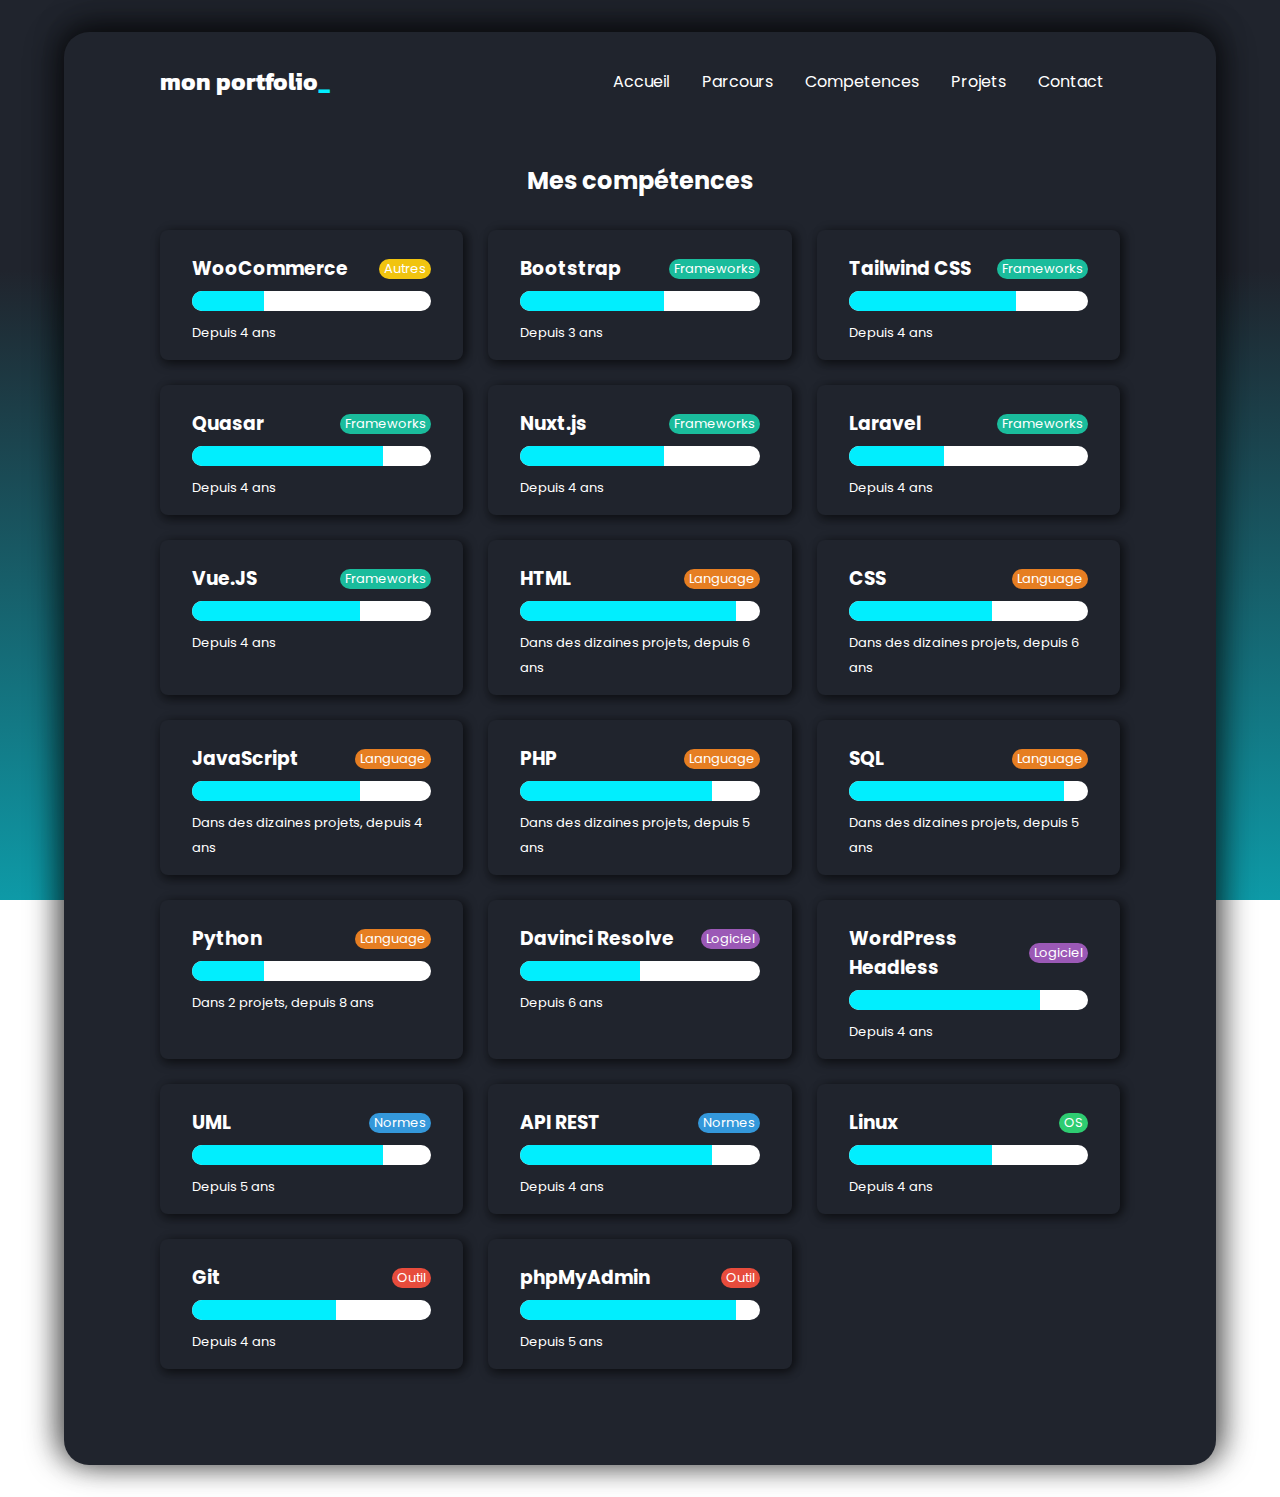
==== competences.html @ 65c0b666 "Replace skills by competences + Misc" ====
<!DOCTYPE html>
<html lang="fr">

<head>
  <meta charset="utf-8" />
  <meta name="viewport" content="width=device-width, initial-scale=1, shrink-to-fit=no" />
  <title>Anthony Lalba</title>
  <meta name="keywords" content="Anthony Lalba, Limayrac, Web development">
  <meta name="description" content="Portfolio d'Anthony Lalba, étudiant à l'institut Limayrac et futur developpeur">
  <meta name="author" content="Anthony Lalba" />
  <link rel="icon" type="image/x-icon" href="assets/favicon.ico">
  <link rel="preconnect" href="https://fonts.googleapis.com">
  <link rel="preconnect" href="https://fonts.gstatic.com" crossorigin>
  <link href="https://fonts.googleapis.com/css2?family=Poppins&family=Kanit:wght@400;700" rel="stylesheet">
  <link rel="stylesheet" href="css/main.css">
  <link rel="stylesheet" href="css/components/header-component.css">
  <link rel="stylesheet" href="css/pages/competences-page.css">
  <script src="js/competences.js"></script>
  <script src="js/pages/competences-page.js"></script>
</head>

<body>

  <noscript>
    This page needs JavaScript to work properly.
  </noscript>

  <main>
    <header>
      <a href="index.html">
        <h2 class="header-title">mon portfolio</h2>
      </a>
      <ul class="header-list">
        <li class="header-list-item"><a href="index.html">Accueil</a></li>
        <li class="header-list-item"><a href="parcours.html">Parcours</a></li>
        <li class="header-list-item"><a href="competences.html">Competences</a></li>
        <li class="header-list-item"><a href="projets.html">Projets</a></li>
        <li class="header-list-item"><a href="contact.html">Contact</a></li>
      </ul>
    </header>

    <section>
      <h1 class="main-title">Mes compétences</h1>
      <ul class="competences-list" id="competences-list">
        <li class="competence">
          <span class="sr-only">PHP</span>
          <div class="title-block">
            <h3 class="competence-title">PHP</h3>
            <div class="pill" style="background-color: #26e3d3;">Language</div>
          </div>
          <div class="empty-range">
            <div class="fulfilled-range percentage-60"></div>
          </div>
          <span class="numbers-sentence">Dans 15 projets en 2 ans</span>
        </li>
      </ul>
    </section>
  </main>

</body>

</html>
---- css/main.css ----
@charset "UTF-8";

:root {
  --primary: #01eefe;
  --dark: #20242D;
  --light: #ffffff;
}

/* * {
  box-shadow: 0 0 0 3px red;
} */

* {
  padding: 0;
  margin: 0;
  text-decoration: none;
  list-style-type: none;
}

/* Code for Firefox */
::-moz-selection {
  color: var(--dark);
  background: var(--light);
}

::selection {
  color: var(--dark);
  background: var(--light);
}

body {
  font-family: Poppins, sans-serif;
  color: var(--light);
  background-color: var(--dark);
  background: linear-gradient(0deg, var(--primary) -50%, var(--dark) 70%);
  background-attachment: fixed;
}

h1,
h2 {
  font-family: Kanit;
}

main {
  background-color: var(--dark);
  border-radius: 25px;
  box-shadow:
    /* top shadow */
    0px -10px 30px rgba(0, 0, 0, 0.4),
    /* right shadow */
    10px 0px 30px rgba(0, 0, 0, 0.4),
    /* left shadow */
    -10px 0px 30px rgba(0, 0, 0, 0.4);
}

/* DESKTOP */
@media (min-width: 1024px) {
  main {
    margin: 2rem 4rem;
    padding: 2rem 6rem;
  }
}

/* TABLET */
@media (min-width: 768px) and (max-width: 1023px) {
  main {
    margin: 2rem 2rem;
    padding: 2rem 3rem;
  }
}

/* MOBILE */
@media (max-width: 767px) {
  main {
    margin: 2rem 1rem;
    padding: 2rem 1.5rem;
  }
}

section {
  margin: 4rem 0;
}

.main-title {
  text-align: center;
  margin: 0 0 2rem 0;
  font-size: x-large;
  font-family: Poppins !important;
}

.primary-button {
  color: var(--dark);
  background-color: var(--primary);
  border: var(--dark) 1px solid;
  border-radius: 25px;
  padding: 10px 15px;
  font-size: smaller;
  transition: all 0.2s;
}

.primary-button:hover {
  color: var(--primary);
  background-color: var(--dark);
  border: var(--primary) 1px solid;
}

.poppins {
  font-family: Poppins !important;
}

.kanit {
  font-family: Kanit !important;
}

.primary {
  color: var(--primary);
}

.pill {
  background-color: var(--primary);
  color: white;
  padding: 0 5px;
  border-radius: 25px;
  text-align: center;
  font-size: small;
}

.sr-only {
  position: absolute;
  width: 1px;
  height: 1px;
  padding: 0;
  margin: -1px;
  overflow: hidden;
  clip: rect(0, 0, 0, 0);
  border: 0;
}
---- css/components/header-component.css ----
@charset "UTF-8";

.header-title {
  color: var(--light);
}

.header-title:after {
  content: '_';
  color: var(--primary);
}

/* DESKTOP */
@media (min-width: 768px) {
  header {
    display: flex;
    justify-content: space-between;
  }
}

/* MOBILE */
@media (max-width: 768px) {
  header {
    display: block;
  }

  .header-list {
    margin: 0.5rem 0 0 0;
    flex-wrap: wrap;
  }
}

.header-list {
  display: flex;
  align-items: center;
}

.header-list>li {
  margin: 0 1rem;
}

.header-list-item>a {
  color: var(--light);
  display: block;
  transition: transform 0.3s;
}

.header-list-item>a:hover {
  color: var(--primary);
  transform: translateX(-5px);
}
---- css/pages/competences-page.css ----
@charset "UTF-8";


/* DESKTOP */
@media (min-width: 1024px) {
    .competences-list {
        display: grid;
        grid-template-columns: repeat(3, 1fr);
        gap: 25px;
    }
}

/* TABLET */
@media (min-width: 768px) and (max-width: 1023px) {
    .competences-list {
        display: grid;
        grid-template-columns: repeat(2, 1fr);
        gap: 20px;
    }
}

/* MOBILE */
@media (max-width: 767px) {
    .competences-list {
        display: block;
    }

    .competence {
        margin-bottom: 20px;
    }
}

.competence {
    color: var(--light);
    background-color: var(--dark);
    border-radius: 0.5rem;
    /* border: var(--light) 1px solid; */
    padding: 1rem 2rem;
    box-shadow:
        /* bottom shadow */
        0px 5px 10px rgba(0, 0, 0, 0.4),
        /* right shadow */
        5px 0px 10px rgba(0, 0, 0, 0.4);
}

.title-block {
    margin: 0.5rem 0;
    display: flex;
    justify-content: space-between;
    gap: 15px;
    align-items: center
}

.numbers-sentence {
    margin: 0.5rem 0;
    font-size: small;
}

.empty-range {
    width: 100%;
    height: 20px;
    background-color: var(--light);
    border-radius: 25px;
    margin: 0.5rem 0;
}

.fulfilled-range {
    height: 100%;
    width: 50%;
    background-color: var(--primary);
    border-radius: 25px 0 0 25px;
}

.fulfilled-range.percentage-10 {
    width: 10% !important;
}

.fulfilled-range.percentage-20 {
    width: 20% !important;
}

.fulfilled-range.percentage-30 {
    width: 30% !important;
}

.fulfilled-range.percentage-30 {
    width: 30% !important;
}

.fulfilled-range.percentage-40 {
    width: 40% !important;
}

.fulfilled-range.percentage-50 {
    width: 50% !important;
}

.fulfilled-range.percentage-60 {
    width: 60% !important;
}

.fulfilled-range.percentage-70 {
    width: 70% !important;
}

.fulfilled-range.percentage-80 {
    width: 80% !important;
}

.fulfilled-range.percentage-90 {
    width: 90% !important;
}

.fulfilled-range.percentage-100 {
    width: 100% !important;
    border-radius: 25px 25px 25px 25px !important;
}
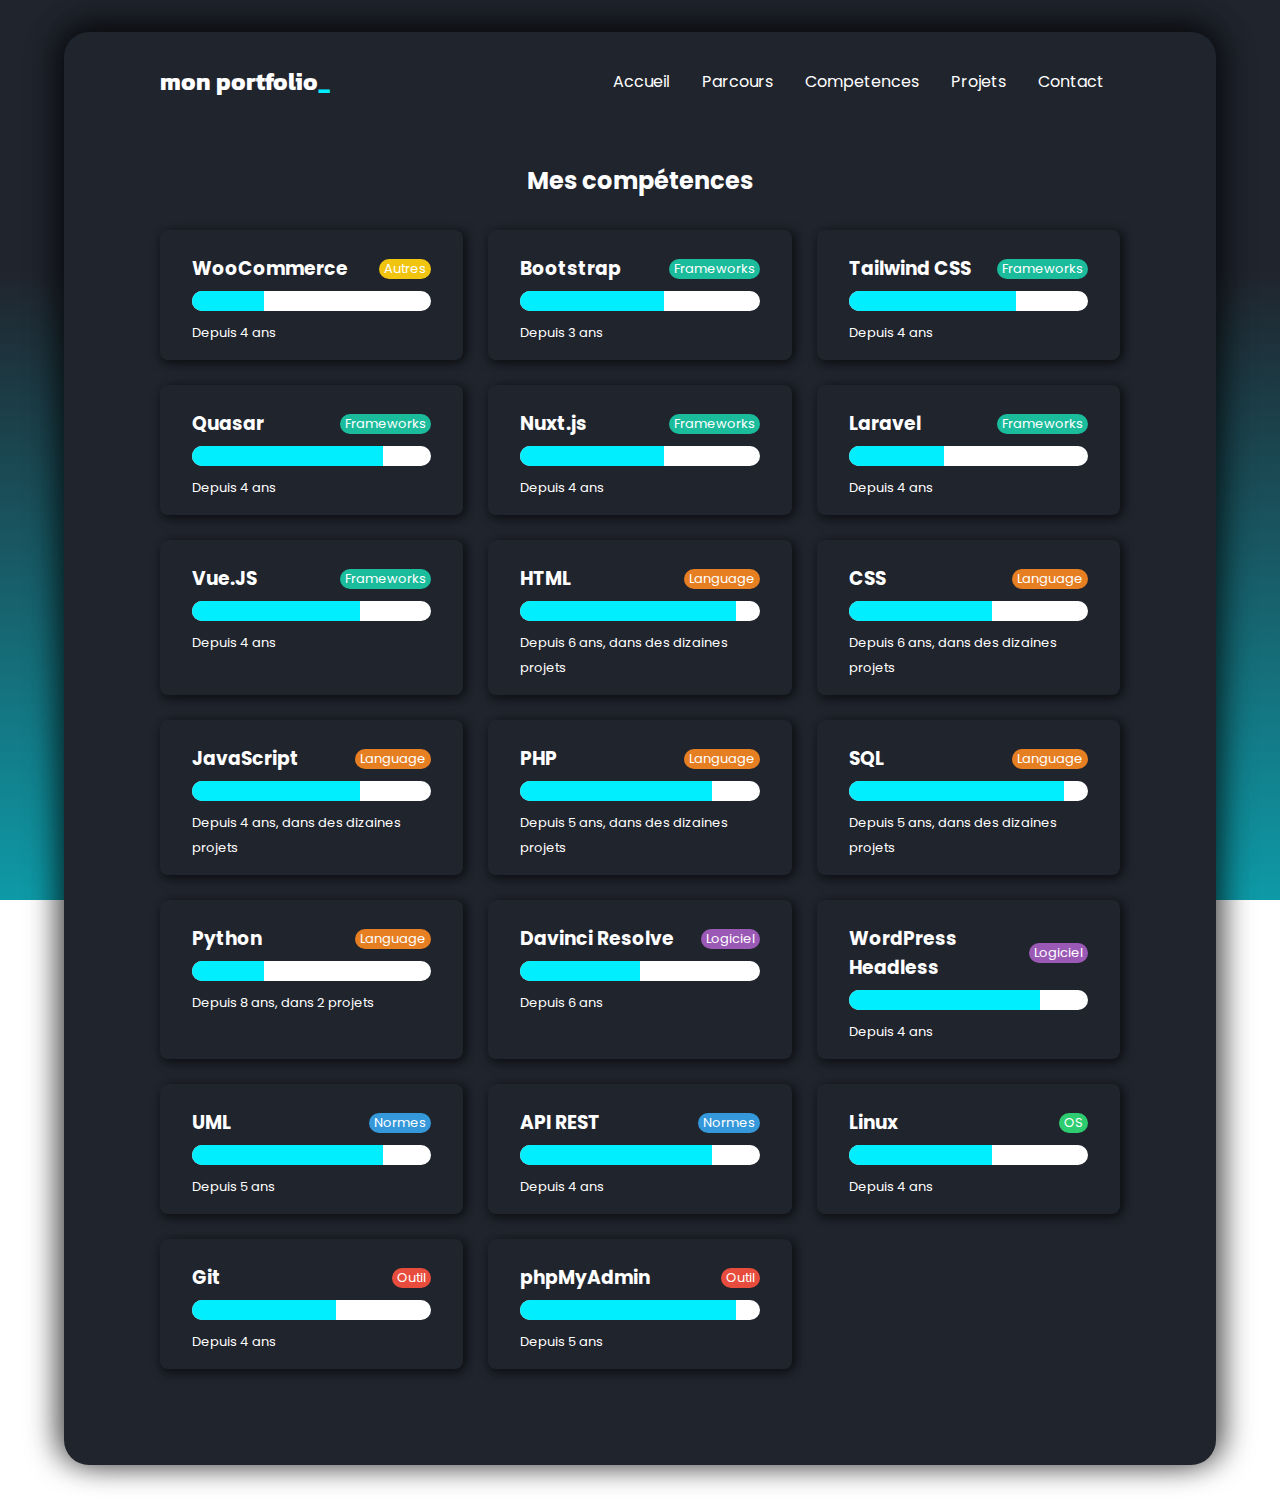
==== commit 0eb4798e: "Misc fixs" ====
--- a/competences.html
+++ b/competences.html
@@ -16,6 +16,7 @@
   <link rel="stylesheet" href="css/components/header-component.css">
   <link rel="stylesheet" href="css/pages/competences-page.css">
   <script src="js/competences.js"></script>
+  <script src="js/helpers.js"></script>
   <script src="js/pages/competences-page.js"></script>
 </head>
 
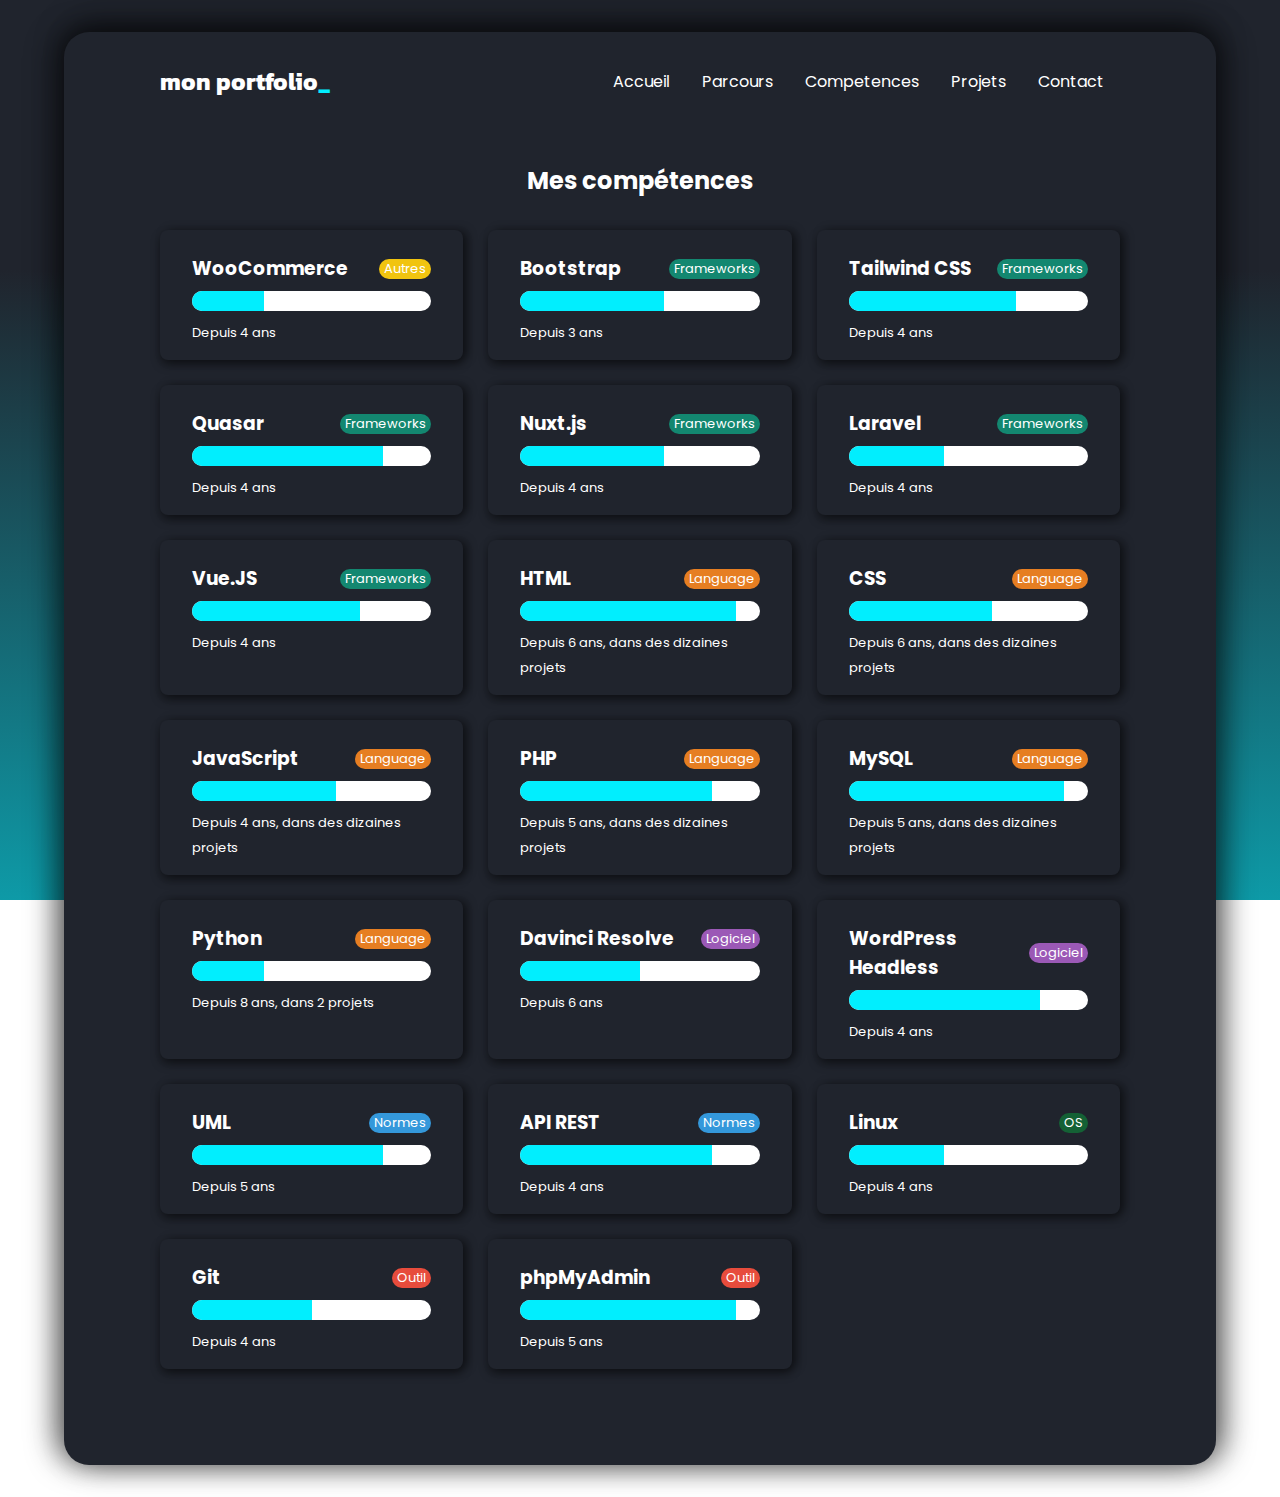
==== commit 73a002d8: "Misc" ====
--- a/competences.html
+++ b/competences.html
@@ -15,15 +15,17 @@
   <link rel="stylesheet" href="css/main.css">
   <link rel="stylesheet" href="css/components/header-component.css">
   <link rel="stylesheet" href="css/pages/competences-page.css">
+  <script src="js/data/competences-data.js"></script>
+  <script src="js/data/categories-data.js"></script>
   <script src="js/competences.js"></script>
-  <script src="js/helpers.js"></script>
   <script src="js/pages/competences-page.js"></script>
+
 </head>
 
 <body>
 
   <noscript>
-    This page needs JavaScript to work properly.
+    <p>Cette page a besoin de JavaScript pour fonctionner normalement 😉</p>
   </noscript>
 
   <main>
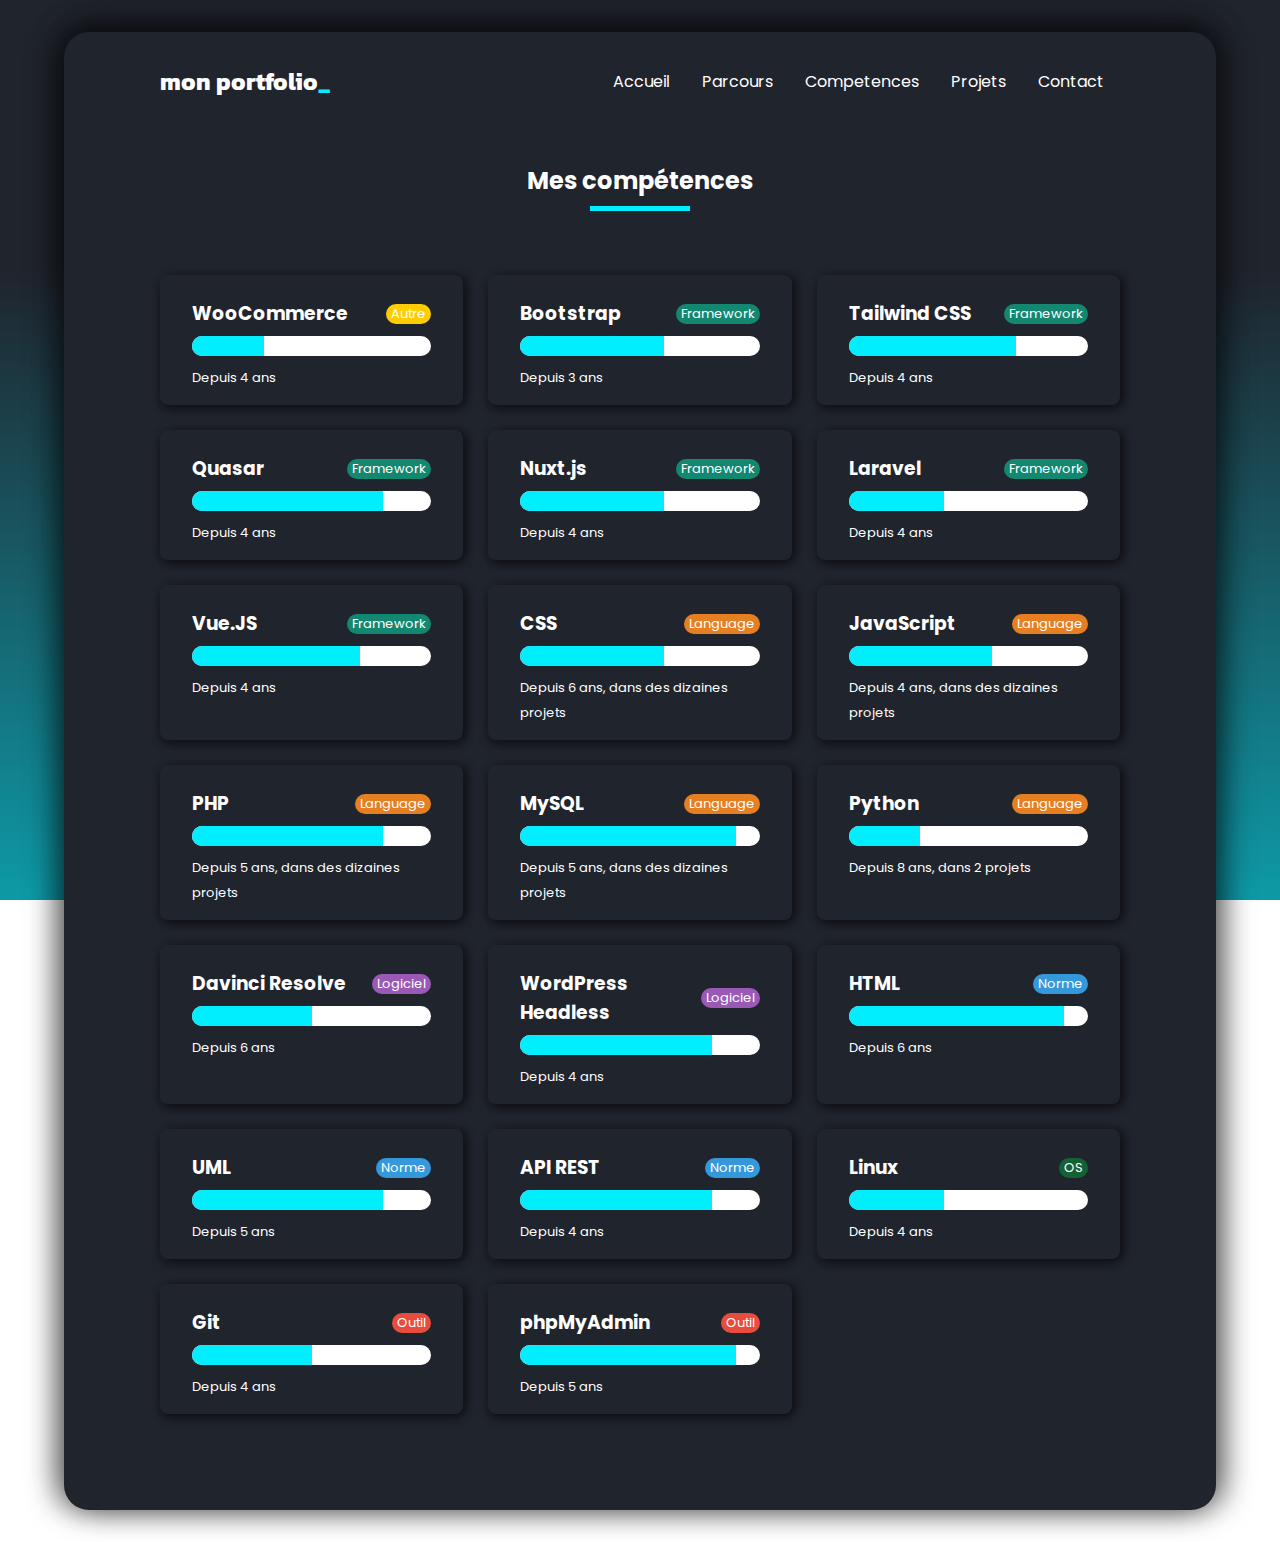
==== commit 54e977d2: "Improve portefolio" ====
--- a/competences.html
+++ b/competences.html
@@ -4,7 +4,7 @@
 <head>
   <meta charset="utf-8" />
   <meta name="viewport" content="width=device-width, initial-scale=1, shrink-to-fit=no" />
-  <title>Anthony Lalba</title>
+  <title>Anthony Lalba - Portfolio</title>
   <meta name="keywords" content="Anthony Lalba, Limayrac, Web development">
   <meta name="description" content="Portfolio d'Anthony Lalba, étudiant à l'institut Limayrac et futur developpeur">
   <meta name="author" content="Anthony Lalba" />
@@ -30,22 +30,22 @@
 
   <main>
     <header>
-      <a href="index.html">
+      <a href="index">
         <h2 class="header-title">mon portfolio</h2>
       </a>
       <ul class="header-list">
-        <li class="header-list-item"><a href="index.html">Accueil</a></li>
-        <li class="header-list-item"><a href="parcours.html">Parcours</a></li>
-        <li class="header-list-item"><a href="competences.html">Competences</a></li>
-        <li class="header-list-item"><a href="projets.html">Projets</a></li>
-        <li class="header-list-item"><a href="contact.html">Contact</a></li>
+        <li class="header-list-item"><a href="index">Accueil</a></li>
+        <li class="header-list-item"><a href="parcours">Parcours</a></li>
+        <li class="header-list-item selected"><a href="competences">Competences</a></li>
+        <li class="header-list-item"><a href="projets">Projets</a></li>
+        <li class="header-list-item"><a href="contact">Contact</a></li>
       </ul>
     </header>
 
     <section>
       <h1 class="main-title">Mes compétences</h1>
       <ul class="competences-list" id="competences-list">
-        <li class="competence">
+        <!-- <li class="competence">
           <span class="sr-only">PHP</span>
           <div class="title-block">
             <h3 class="competence-title">PHP</h3>
@@ -55,7 +55,7 @@
             <div class="fulfilled-range percentage-60"></div>
           </div>
           <span class="numbers-sentence">Dans 15 projets en 2 ans</span>
-        </li>
+        </li> -->
       </ul>
     </section>
   </main>
--- a/css/main.css
+++ b/css/main.css
@@ -10,10 +10,17 @@
   box-shadow: 0 0 0 3px red;
 } */
 
-* {
+*,
+*::before,
+*::after {
   padding: 0;
   margin: 0;
   text-decoration: none;
+  box-sizing: border-box;
+}
+
+ul,
+ol {
   list-style-type: none;
 }
 
@@ -44,15 +51,16 @@
 main {
   background-color: var(--dark);
   border-radius: 25px;
+  min-height: 100vh;
   box-shadow:
-    /* top shadow */
+  /* top shadow */
     0px -10px 30px rgba(0, 0, 0, 0.4),
     /* right shadow */
     10px 0px 30px rgba(0, 0, 0, 0.4),
     /* left shadow */
     -10px 0px 30px rgba(0, 0, 0, 0.4);
-}
-
+  }
+  
 /* DESKTOP */
 @media (min-width: 1024px) {
   main {
@@ -72,8 +80,8 @@
 /* MOBILE */
 @media (max-width: 767px) {
   main {
-    margin: 2rem 1rem;
-    padding: 2rem 1.5rem;
+    margin: 1rem 0.5rem;
+    padding: 2rem 1rem;
   }
 }
 
@@ -83,9 +91,33 @@
 
 .main-title {
   text-align: center;
-  margin: 0 0 2rem 0;
+  margin: 0 0 4rem 0;
   font-size: x-large;
   font-family: Poppins !important;
+}
+
+.main-title:after {
+  content: "";
+  display: block;
+  width: 100px;
+  height: 5px;
+  background-color: var(--primary);
+  margin: 0.5rem auto;
+  opacity: 1;
+  animation-name: slideAndOpacity;
+  animation-duration: 0.3s;
+}
+
+@keyframes slideAndOpacity {
+  0% {
+    opacity: 0;
+    transform: translateX(-100px);
+  }
+
+  100% {
+    opacity: 1;
+    transform: translateX(0px);
+  }
 }
 
 .primary-button {
@@ -102,6 +134,12 @@
   color: var(--primary);
   background-color: var(--dark);
   border: var(--primary) 1px solid;
+}
+
+a.link {
+  color: var(--primary);
+  cursor: pointer;
+  transition: all 0.3s;
 }
 
 .poppins {
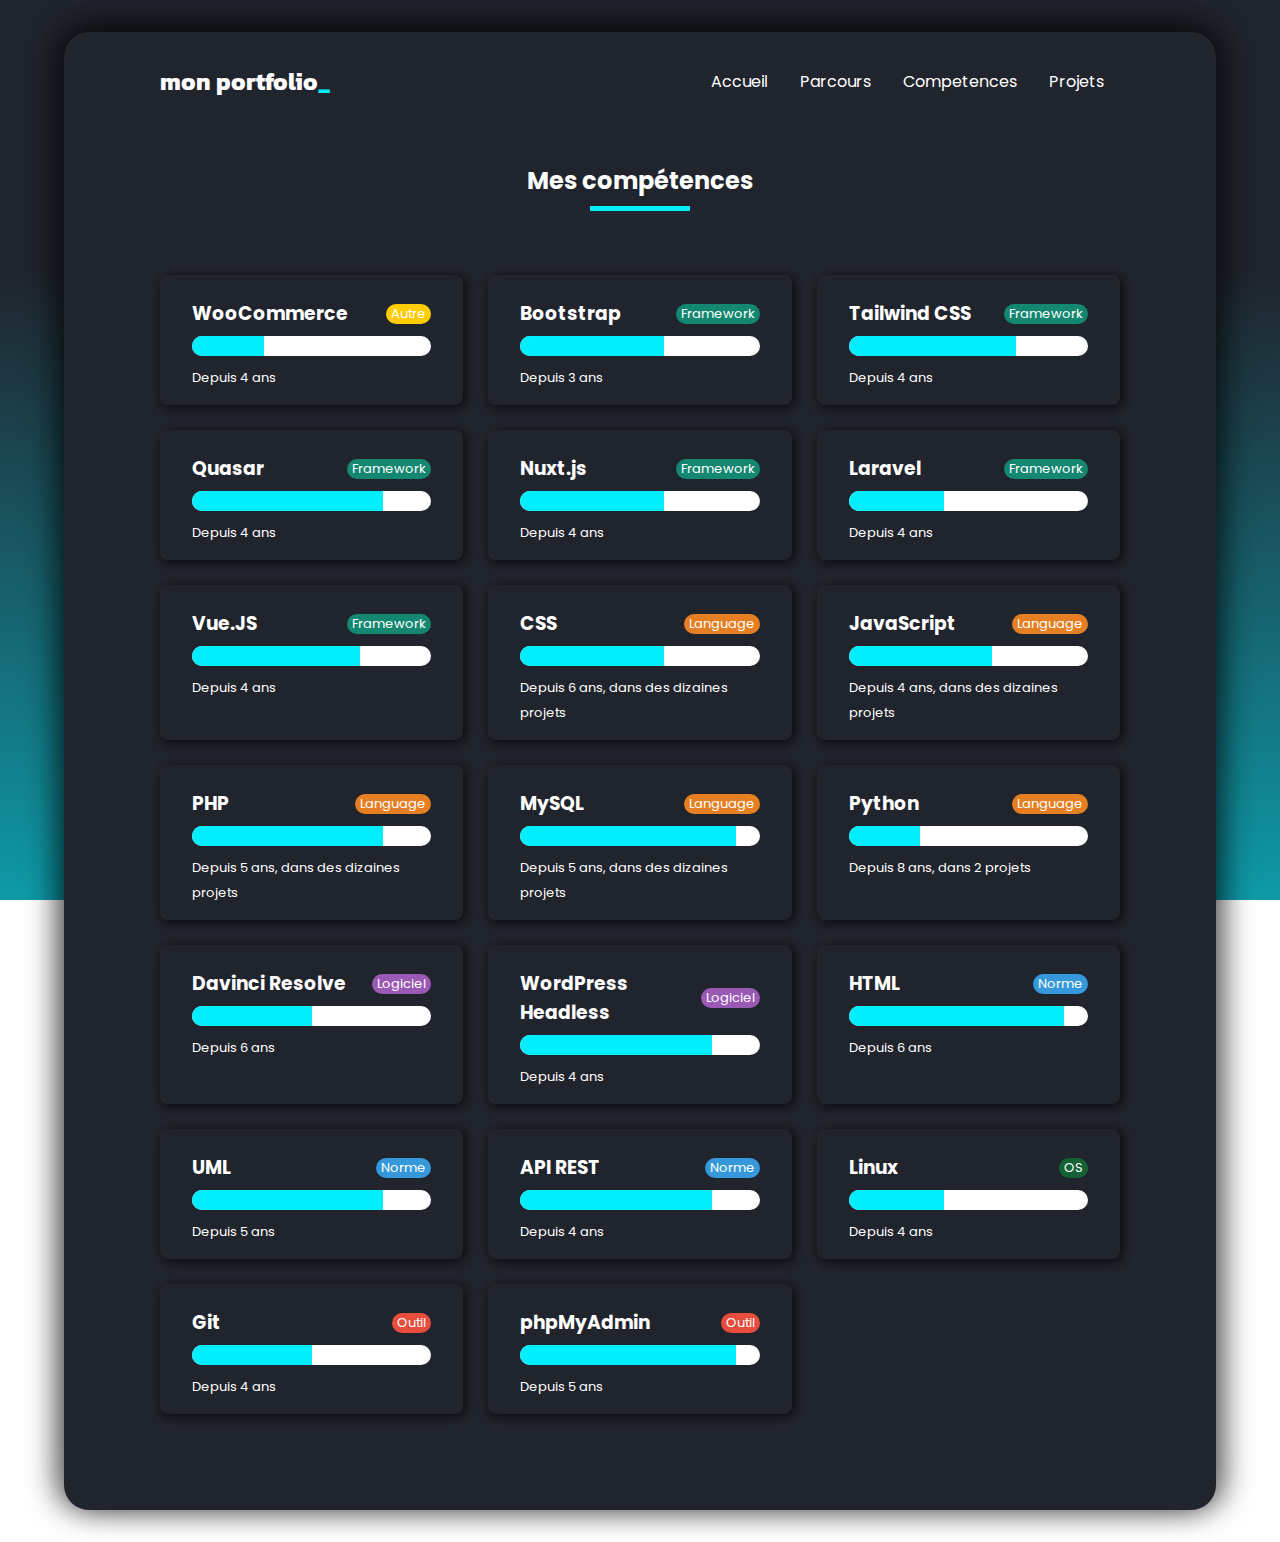
==== commit 697a5c50: "MEL" ====
--- a/competences.html
+++ b/competences.html
@@ -38,7 +38,7 @@
         <li class="header-list-item"><a href="parcours">Parcours</a></li>
         <li class="header-list-item selected"><a href="competences">Competences</a></li>
         <li class="header-list-item"><a href="projets">Projets</a></li>
-        <li class="header-list-item"><a href="contact">Contact</a></li>
+        <!-- <li class="header-list-item"><a href="contact">Contact</a></li> -->
       </ul>
     </header>
 
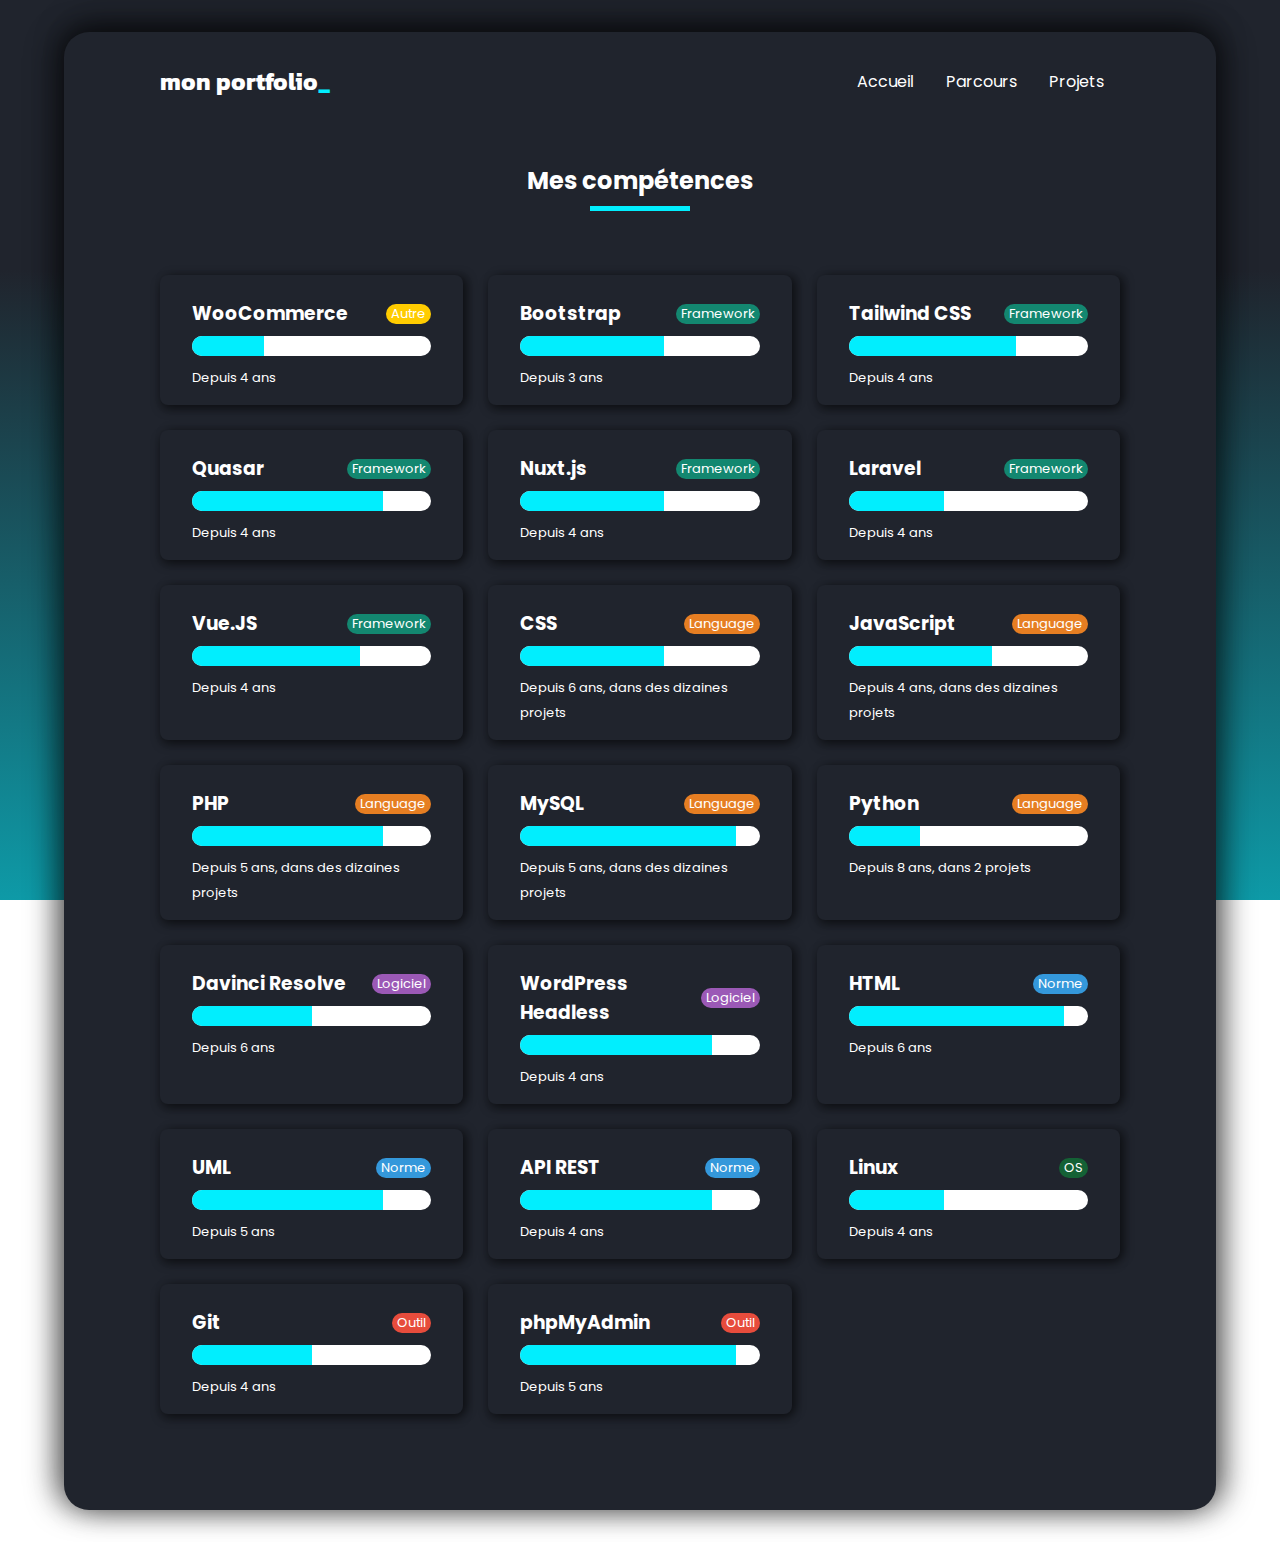
==== commit 8ffb901a: "Update parcours" ====
--- a/competences.html
+++ b/competences.html
@@ -36,7 +36,7 @@
       <ul class="header-list">
         <li class="header-list-item"><a href="index">Accueil</a></li>
         <li class="header-list-item"><a href="parcours">Parcours</a></li>
-        <li class="header-list-item selected"><a href="competences">Competences</a></li>
+        <!-- <li class="header-list-item selected"><a href="competences">Competences</a></li> -->
         <li class="header-list-item"><a href="projets">Projets</a></li>
         <!-- <li class="header-list-item"><a href="contact">Contact</a></li> -->
       </ul>
